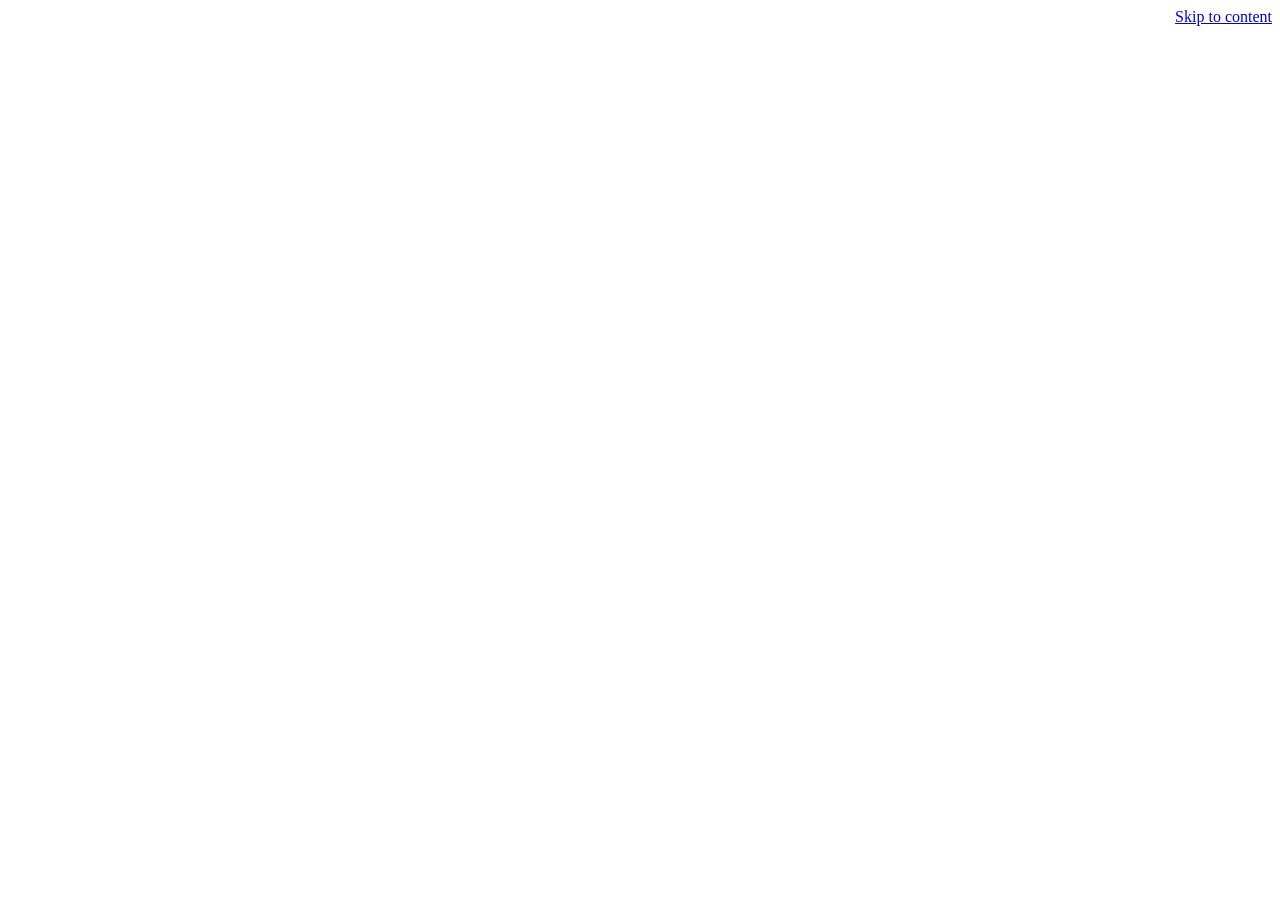
==== index.html @ 4c545a5a "Initialize Medicine Club website" ====
<!doctype html>
<html lang="ar" dir="rtl">
<head>
<meta charset="utf-8">
<meta name="viewport" content="width=device-width, initial-scale=1">
<title>Medicine Club | نادي الطب</title>
<meta name="description" content="Medicine Club at Prince Sultan University — a student-led community for medical learning, professional growth, volunteering, research and innovation.">
<meta name="theme-color" content="#0E0056">
<link rel="icon" href="assets/mc-logo-color.png">
<link rel="stylesheet" href="assets/styles.css">
</head>
<body data-page="home">
<a class="skip-link" href="#main">Skip to content</a>
<div id="header"></div>
<main id="main" tabindex="-1"></main>
<div id="footer"></div>
<script src="assets/config.js"></script>
<script src="assets/site.js"></script>
</body>
</html>
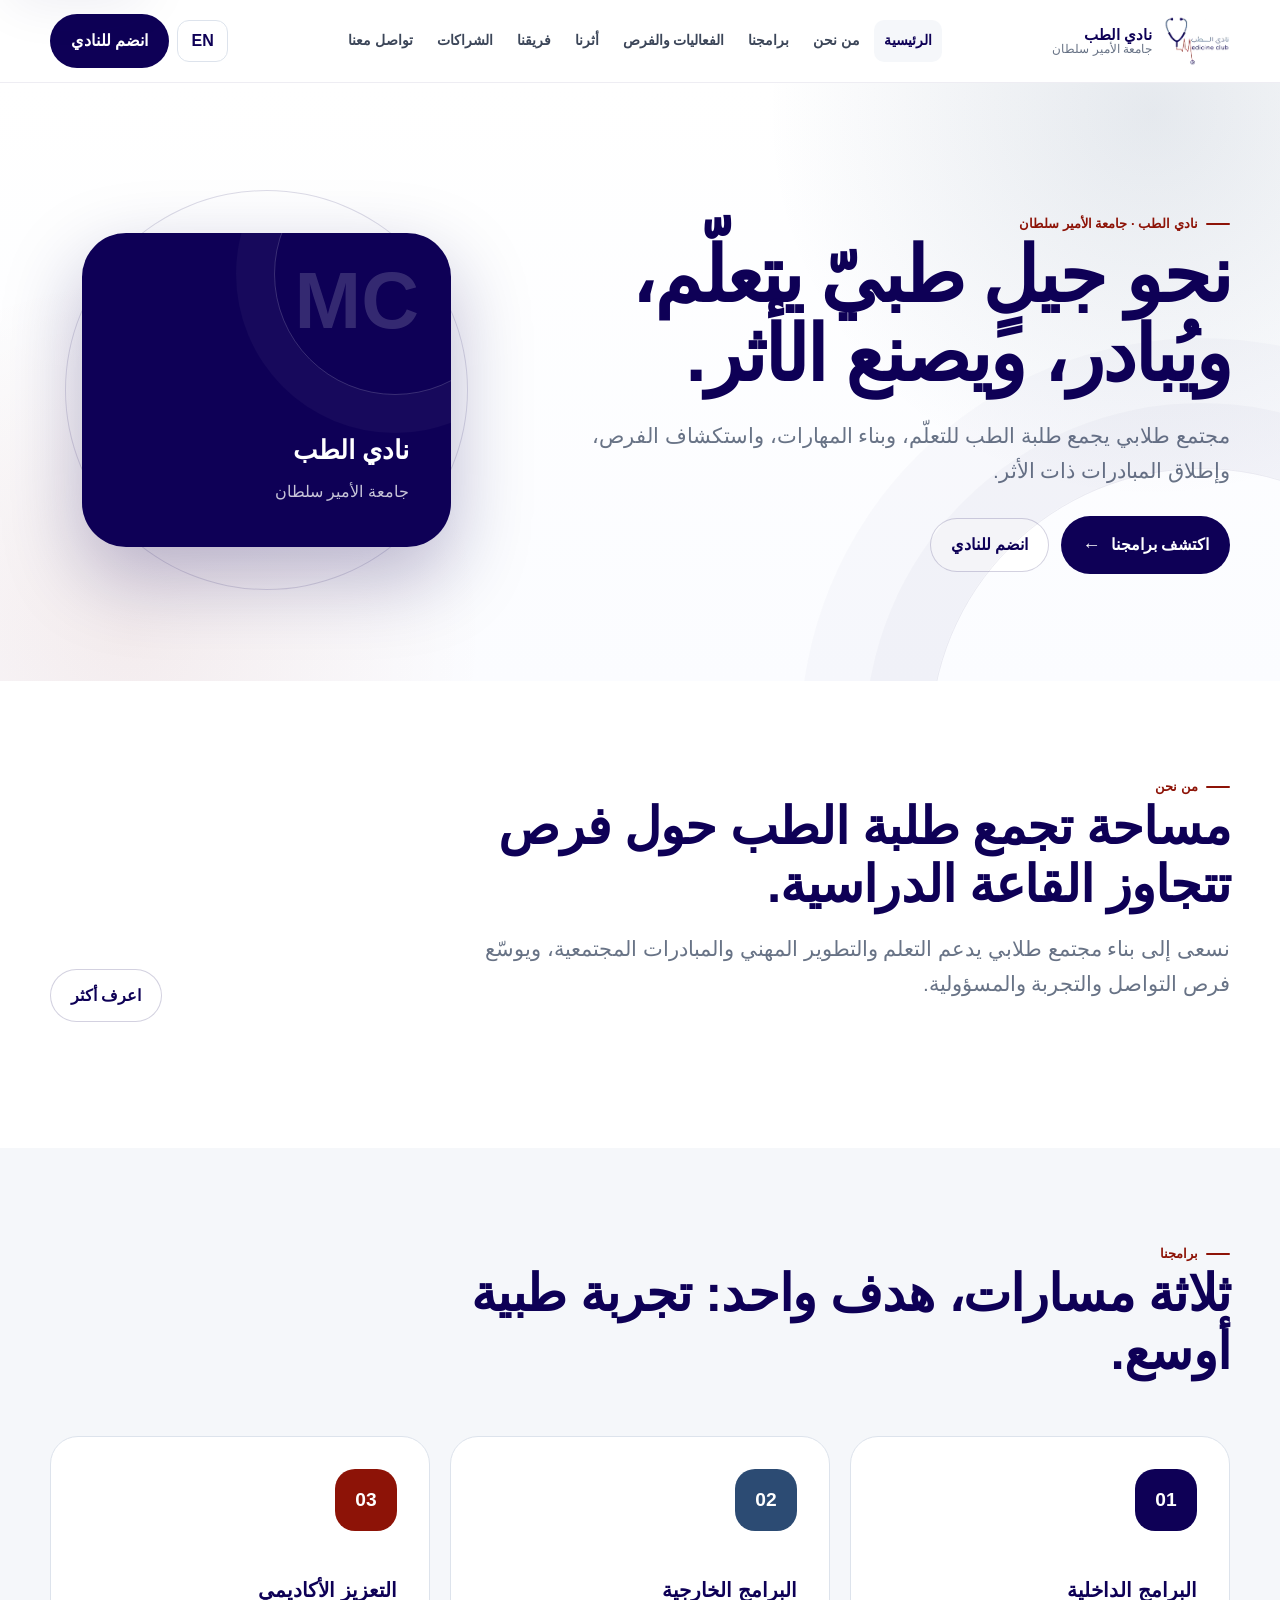
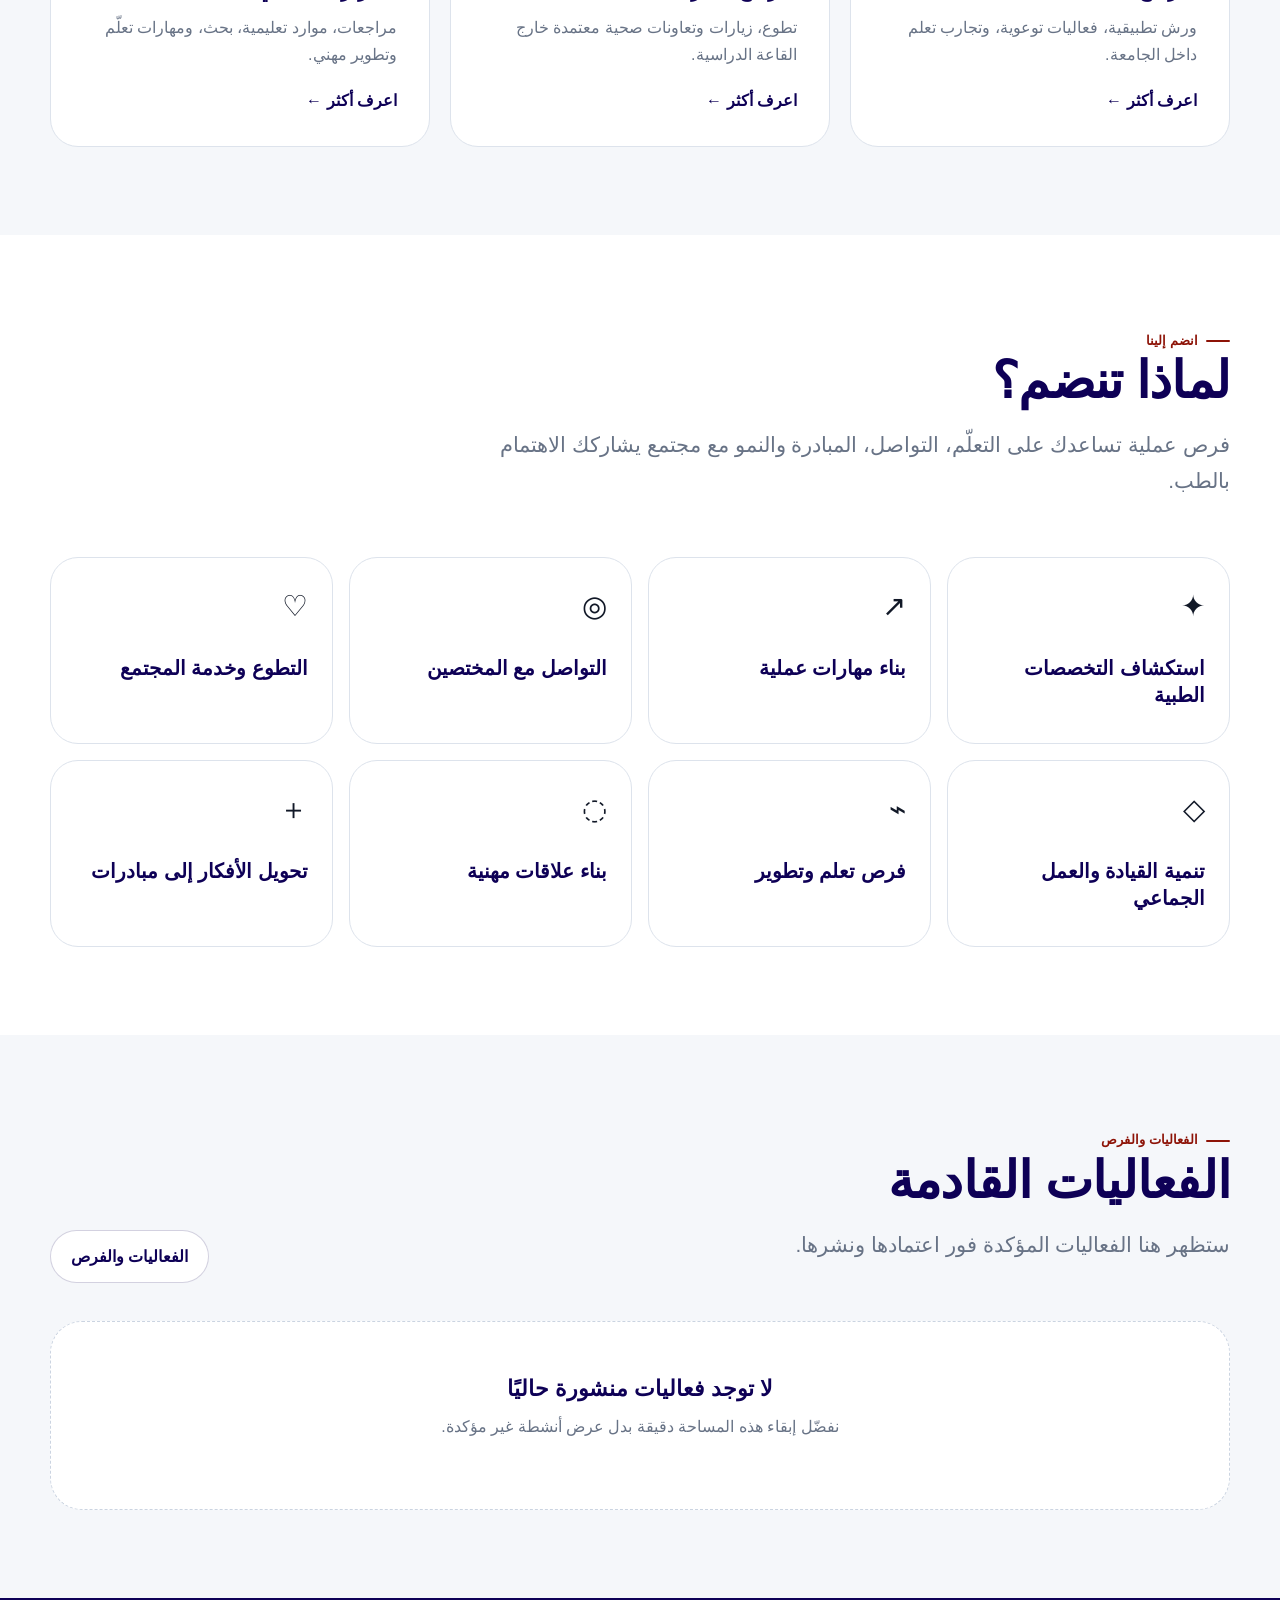
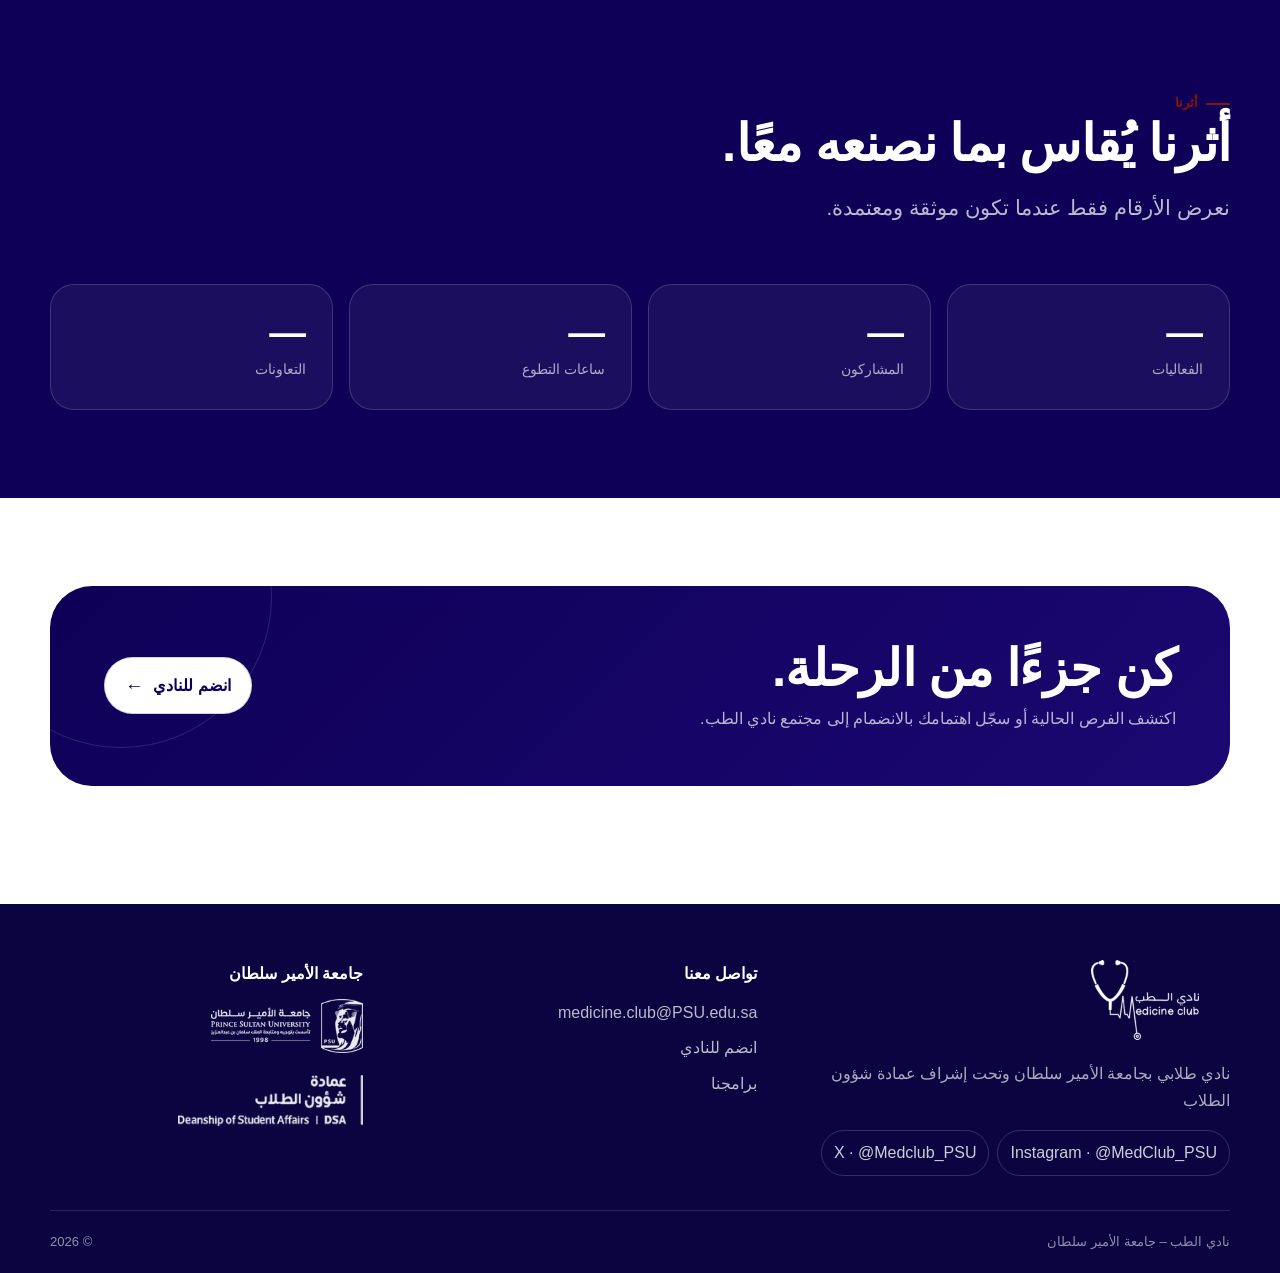
==== commit 816e7aed: "Use final logo assets and metadata" ====
--- a/index.html
+++ b/index.html
@@ -4,9 +4,9 @@
 <meta charset="utf-8">
 <meta name="viewport" content="width=device-width, initial-scale=1">
 <title>Medicine Club | نادي الطب</title>
-<meta name="description" content="Medicine Club at Prince Sultan University — a student-led community for medical learning, professional growth, volunteering, research and innovation.">
+<meta name="description" content="Medicine Club at Prince Sultan University — a student-led community for medical learning, professional growth, volunteering and community impact.">
 <meta name="theme-color" content="#0E0056">
-<link rel="icon" href="assets/mc-logo-color.png">
+<link rel="icon" type="image/webp" href="assets/mc-logo-color.webp">
 <link rel="stylesheet" href="assets/styles.css">
 </head>
 <body data-page="home">
@@ -17,4 +17,4 @@
 <script src="assets/config.js"></script>
 <script src="assets/site.js"></script>
 </body>
-</html>
+</html>
--- a/assets/styles.css
+++ b/assets/styles.css
@@ -0,0 +1,196 @@
+
+:root{
+  --indigo:#0E0056;--blue:#2C4B73;--red:#8D1307;--ink:#111827;--muted:#687386;
+  --mist:#F5F7FA;--white:#fff;--line:#DDE3EC;--soft:#EEF2F7;--radius:28px;
+  --shadow:0 18px 55px rgba(14,0,86,.09);--shadow2:0 12px 32px rgba(14,0,86,.12);
+  --container:min(1180px,calc(100% - 40px));--ease:cubic-bezier(.2,.8,.2,1)
+}
+*{box-sizing:border-box}
+html{scroll-behavior:smooth}
+body{margin:0;background:#fff;color:var(--ink);font-family:"Montserrat","Segoe UI",Tahoma,Arial,sans-serif;line-height:1.7;-webkit-font-smoothing:antialiased}
+html[dir="rtl"] body{font-family:"Arial","Tahoma","Segoe UI",sans-serif}
+a{color:inherit;text-decoration:none}
+img{max-width:100%;display:block}
+button,input,select,textarea{font:inherit}
+button,a{ -webkit-tap-highlight-color:transparent}
+.skip-link{position:fixed;top:10px;left:10px;z-index:9999;background:#fff;color:var(--indigo);padding:10px 14px;border-radius:12px;transform:translateY(-160%);box-shadow:var(--shadow)}
+.skip-link:focus{transform:none}
+.container{width:var(--container);margin-inline:auto}
+.section{padding:88px 0}
+.section-sm{padding:56px 0}
+.eyebrow{display:inline-flex;align-items:center;gap:8px;color:var(--red);font-weight:800;font-size:.82rem;letter-spacing:.07em;text-transform:uppercase}
+html[dir="rtl"] .eyebrow{letter-spacing:0}
+.eyebrow:before{content:"";width:24px;height:2px;background:currentColor;border-radius:99px}
+h1,h2,h3,p{margin-top:0}
+h1{font-size:clamp(2.7rem,6vw,5.4rem);line-height:1.03;letter-spacing:-.045em;margin-bottom:24px;color:var(--indigo)}
+html[dir="rtl"] h1{letter-spacing:-.025em}
+h2{font-size:clamp(2rem,4vw,3.5rem);line-height:1.12;letter-spacing:-.035em;color:var(--indigo);margin-bottom:18px}
+html[dir="rtl"] h2{letter-spacing:-.015em}
+h3{font-size:1.25rem;line-height:1.35;color:var(--indigo);margin-bottom:10px}
+.lead{font-size:clamp(1.08rem,1.8vw,1.3rem);color:var(--muted);max-width:760px}
+.muted{color:var(--muted)}
+.center{text-align:center}
+.center .lead{margin-inline:auto}
+.kicker{font-size:.9rem;font-weight:800;color:var(--blue)}
+.btn{display:inline-flex;align-items:center;justify-content:center;gap:10px;min-height:50px;padding:12px 20px;border-radius:999px;border:1px solid transparent;font-weight:800;transition:transform .25s var(--ease),box-shadow .25s var(--ease),background .25s,color .25s,border-color .25s;cursor:pointer}
+.btn:hover,.btn:focus-visible{transform:translateY(-2px);box-shadow:0 10px 24px rgba(14,0,86,.15)}
+.btn-primary{background:var(--indigo);color:#fff}
+.btn-primary:hover{background:#18006f}
+.btn-secondary{background:#fff;color:var(--indigo);border-color:rgba(14,0,86,.18)}
+.btn-ghost{color:var(--indigo);padding-inline:10px}
+.btn-arrow{font-size:1.15em;transition:transform .2s}
+html[dir="rtl"] .btn:hover .btn-arrow{transform:translateX(-4px)}
+html[dir="ltr"] .btn:hover .btn-arrow{transform:translateX(4px)}
+.actions{display:flex;gap:12px;flex-wrap:wrap;align-items:center}
+.site-header{position:sticky;top:0;z-index:1000;background:rgba(255,255,255,.88);backdrop-filter:blur(18px);border-bottom:1px solid rgba(14,0,86,.07)}
+.nav{height:82px;display:flex;align-items:center;gap:24px}
+.brand{display:flex;align-items:center;gap:12px;flex:0 0 auto}
+.brand img{height:50px;width:auto;object-fit:contain}
+.brand-copy{display:flex;flex-direction:column;line-height:1.15}
+.brand-copy strong{color:var(--indigo);font-size:.95rem}
+.brand-copy span{color:var(--muted);font-size:.72rem}
+.nav-links{display:flex;gap:4px;align-items:center;margin-inline:auto}
+.nav-link{padding:9px 10px;border-radius:10px;font-weight:700;font-size:.86rem;color:#3c4659;transition:.2s}
+.nav-link:hover,.nav-link.active{background:var(--mist);color:var(--indigo)}
+.nav-actions{display:flex;align-items:center;gap:8px}
+.lang-btn,.menu-btn{border:1px solid var(--line);background:#fff;color:var(--indigo);height:42px;padding:0 13px;border-radius:12px;font-weight:800;cursor:pointer}
+.menu-btn{width:44px;padding:0;display:none}
+.mobile-panel{display:none;padding:0 0 20px}
+.mobile-panel.open{display:grid;gap:6px}
+.mobile-panel .nav-link{display:block;padding:12px}
+.hero{position:relative;overflow:hidden;padding:92px 0 76px;background:
+ radial-gradient(circle at 90% 5%,rgba(44,75,115,.12),transparent 30%),
+ radial-gradient(circle at 10% 92%,rgba(141,19,7,.07),transparent 28%),
+ linear-gradient(180deg,#fff,#fbfcff)}
+.hero:after{content:"";position:absolute;inset:auto -15% -55% auto;width:540px;height:540px;border:1px solid rgba(14,0,86,.08);border-radius:50%;box-shadow:0 0 0 65px rgba(14,0,86,.025),0 0 0 130px rgba(14,0,86,.018)}
+.hero-grid{display:grid;grid-template-columns:1.22fr .78fr;gap:70px;align-items:center}
+.hero h1 span{color:var(--red)}
+.hero-copy p{margin-bottom:28px}
+.hero-art{position:relative;min-height:430px}
+.orbit{position:absolute;inset:15px;border:1px solid rgba(14,0,86,.14);border-radius:50%;animation:spin 30s linear infinite}
+.orbit:before,.orbit:after{content:"";position:absolute;width:14px;height:14px;background:var(--red);border-radius:50%}
+.orbit:before{top:15%;left:8%}.orbit:after{right:8%;bottom:18%;background:var(--blue)}
+.hero-card{position:absolute;inset:58px 32px;background:var(--indigo);border-radius:44px;color:#fff;padding:42px;box-shadow:0 30px 80px rgba(14,0,86,.28);display:flex;flex-direction:column;justify-content:flex-end;overflow:hidden}
+.hero-card:before{content:"";position:absolute;width:240px;height:240px;border:1px solid rgba(255,255,255,.18);border-radius:50%;top:-80px;right:-65px;box-shadow:0 0 0 38px rgba(255,255,255,.035)}
+.hero-card .mark{font-size:5rem;line-height:1;font-weight:900;opacity:.16;position:absolute;top:28px;inset-inline-start:32px}
+.hero-card h3{color:#fff;font-size:1.6rem}
+.hero-card p{color:rgba(255,255,255,.77);margin-bottom:0}
+@keyframes spin{to{transform:rotate(360deg)}}
+.section-head{display:flex;justify-content:space-between;gap:40px;align-items:flex-end;margin-bottom:38px}
+.section-head>div:first-child{max-width:760px}
+.cards{display:grid;grid-template-columns:repeat(3,1fr);gap:20px}
+.card,.panel,.feature,.contact-card,.benefit,.timeline-item{position:relative;overflow:hidden;border:1px solid var(--line);background:#fff;border-radius:var(--radius);transition:transform .32s var(--ease),box-shadow .32s var(--ease),border-color .32s,opacity .25s}
+.card:before,.panel:before,.contact-card:before,.benefit:before{content:"";position:absolute;inset:0;pointer-events:none;background:radial-gradient(380px circle at var(--mx,50%) var(--my,50%),rgba(14,0,86,.055),transparent 50%);opacity:0;transition:opacity .25s}
+.card:hover:before,.panel:hover:before,.contact-card:hover:before,.benefit:hover:before{opacity:1}
+.card:hover,.panel:hover,.contact-card:hover,.benefit:hover{transform:translateY(-6px);box-shadow:var(--shadow2);border-color:rgba(14,0,86,.18)}
+.card{padding:32px;min-height:285px}
+.card-icon{width:62px;height:62px;border-radius:20px;background:var(--indigo);color:#fff;display:grid;place-items:center;font-size:1.2rem;font-weight:900;margin-bottom:46px;transition:transform .3s var(--ease),opacity .3s,box-shadow .3s}
+.card:nth-child(2) .card-icon{background:var(--blue)}
+.card:nth-child(3) .card-icon{background:var(--red)}
+.card-icon.number-focus{transform:scale(1.35);box-shadow:0 10px 28px rgba(14,0,86,.22)}
+.cards.has-number-focus .card-icon:not(.number-focus){transform:scale(.84);opacity:.5}
+.card p{color:var(--muted);margin-bottom:0}
+.card-link{display:inline-flex;margin-top:18px;color:var(--indigo);font-weight:800}
+.soft{background:var(--mist)}
+.dark{background:var(--indigo);color:#fff}
+.dark h2,.dark h3{color:#fff}.dark .lead,.dark .muted{color:rgba(255,255,255,.72)}
+.benefits{display:grid;grid-template-columns:repeat(4,1fr);gap:16px}
+.benefit{padding:24px;min-height:180px}
+.benefit .ico{font-size:1.8rem;margin-bottom:24px}
+.empty-state{border:1.5px dashed #cbd4e1;border-radius:32px;padding:52px;text-align:center;background:#fff}
+.empty-state h3{font-size:1.35rem}
+.metric-grid{display:grid;grid-template-columns:repeat(4,1fr);gap:16px}
+.metric{border:1px solid rgba(255,255,255,.16);border-radius:24px;padding:26px;background:rgba(255,255,255,.055);transition:.3s var(--ease)}
+.metric:hover{transform:translateY(-5px);background:rgba(255,255,255,.09)}
+.metric strong{display:block;font-size:2.3rem;color:#fff;line-height:1.2}
+.metric span{color:rgba(255,255,255,.65);font-size:.9rem}
+.cta{background:linear-gradient(135deg,var(--indigo),#1b0871);border-radius:42px;padding:54px;color:#fff;display:flex;justify-content:space-between;align-items:center;gap:34px;overflow:hidden;position:relative}
+.cta:after{content:"";position:absolute;width:300px;height:300px;border:1px solid rgba(255,255,255,.13);border-radius:50%;inset-inline-end:-80px;top:-140px}
+.cta h2{color:#fff;margin-bottom:8px}.cta p{color:rgba(255,255,255,.7);margin:0}
+.cta .btn-secondary{position:relative;z-index:2}
+.page-hero{padding:72px 0 54px;background:linear-gradient(180deg,#fff,var(--mist))}
+.page-hero .lead{margin-bottom:0}
+.two-col{display:grid;grid-template-columns:1fr 1fr;gap:20px}
+.panel{padding:36px}
+.value-box{border:1px solid rgba(14,0,86,.14);border-radius:38px;padding:50px;background:linear-gradient(125deg,#fff,#f8f9fd);font-size:clamp(1.35rem,2.2vw,1.85rem);font-weight:800;color:var(--blue)}
+.timeline{display:grid;grid-template-columns:repeat(5,1fr);gap:14px}
+.timeline-item{padding:26px}
+.timeline-num{display:inline-grid;place-items:center;width:48px;height:48px;border-radius:16px;background:var(--mist);color:var(--indigo);font-weight:900;margin-bottom:34px;transition:.3s var(--ease)}
+.timeline-num.number-focus{transform:scale(1.35);background:var(--indigo);color:#fff}
+.timeline.has-number-focus .timeline-num:not(.number-focus){transform:scale(.82);opacity:.5}
+.featured-grid{display:grid;grid-template-columns:1fr 1fr;gap:22px}
+.featured-card{border-radius:30px;overflow:hidden;border:1px solid var(--line);background:#fff;box-shadow:0 8px 26px rgba(14,0,86,.06);transition:.35s var(--ease)}
+.featured-card:hover{transform:translateY(-7px);box-shadow:var(--shadow2)}
+.featured-media{aspect-ratio:16/9;overflow:hidden;background:#e9edf4}
+.featured-media img{width:100%;height:100%;object-fit:cover;transition:transform .55s var(--ease)}
+.featured-card:hover img{transform:scale(1.045)}
+.featured-body{padding:26px}
+.featured-body .source{color:var(--red);font-weight:800;font-size:.82rem}
+.featured-body h3{margin:8px 0 8px}
+.featured-body p{color:var(--muted);margin:0}
+.featured-arrow{float:inline-end;color:var(--indigo);font-weight:900;font-size:1.2rem;transition:transform .25s}
+html[dir="rtl"] .featured-card:hover .featured-arrow{transform:translateX(-5px)}
+html[dir="ltr"] .featured-card:hover .featured-arrow{transform:translateX(5px)}
+.filters{display:flex;gap:12px;flex-wrap:wrap;margin-bottom:26px}
+.field{width:100%;border:1px solid var(--line);border-radius:16px;padding:13px 15px;background:#fff;color:var(--ink);outline:none;transition:border .2s,box-shadow .2s}
+.field:focus{border-color:var(--blue);box-shadow:0 0 0 4px rgba(44,75,115,.09)}
+.filters .field{max-width:280px}
+.team-grid{display:grid;grid-template-columns:repeat(3,1fr);gap:18px}
+.role-card{padding:28px;border-radius:26px;background:#fff;border:1px solid var(--line)}
+.role-card .role{color:var(--red);font-weight:800;font-size:.83rem;margin-bottom:8px}
+.role-card p{color:var(--muted);margin-bottom:0}
+.contact-grid{display:grid;grid-template-columns:repeat(3,1fr);gap:16px}
+.contact-card{padding:26px}
+.contact-card .ico{font-size:1.6rem;margin-bottom:22px}
+.contact-card span{display:block;color:var(--muted);font-size:.88rem}
+.contact-card strong{color:var(--indigo);overflow-wrap:anywhere}
+.form-grid{display:grid;grid-template-columns:1fr 1fr;gap:16px}
+.form-group{display:grid;gap:7px}
+.form-group.full{grid-column:1/-1}
+label{font-weight:800;color:#30394b}
+textarea.field{min-height:150px;resize:vertical}
+.notice{padding:16px 18px;border-radius:16px;background:#f7f7fb;color:var(--muted);font-size:.9rem}
+.site-footer{background:#0b0440;color:#fff;margin-top:30px}
+.footer-grid{display:grid;grid-template-columns:1.1fr .9fr .8fr;gap:42px;padding:56px 0 34px}
+.footer-club-logo{width:170px;max-height:80px;object-fit:contain;object-position:inherit;margin-bottom:20px}
+.footer-affiliation{color:rgba(255,255,255,.66);max-width:430px}
+.footer-title{font-weight:900;margin-bottom:12px}
+.footer-links{display:grid;gap:8px;color:rgba(255,255,255,.72)}
+.footer-links a:hover{color:#fff}
+.institutional-logos{display:flex;align-items:center;gap:22px;flex-wrap:wrap}
+.institutional-logos img{max-height:54px;max-width:185px;width:auto;object-fit:contain;filter:brightness(0) invert(1);opacity:.92}
+.footer-bottom{border-top:1px solid rgba(255,255,255,.12);padding:20px 0;color:rgba(255,255,255,.55);font-size:.82rem;display:flex;justify-content:space-between;gap:20px;flex-wrap:wrap}
+.reveal{opacity:0;transform:translateY(20px);transition:opacity .7s var(--ease),transform .7s var(--ease)}
+.reveal.is-visible{opacity:1;transform:none}
+.social-row{display:flex;gap:8px;flex-wrap:wrap}
+.social-chip{display:inline-flex;align-items:center;gap:8px;border:1px solid rgba(255,255,255,.17);padding:8px 12px;border-radius:999px;color:rgba(255,255,255,.8)}
+.social-chip:hover{color:#fff;background:rgba(255,255,255,.07)}
+@media(max-width:1080px){
+ .nav-links{display:none}.menu-btn{display:block}.nav{height:74px}.brand img{height:44px}
+ .hero-grid{grid-template-columns:1fr 1fr;gap:36px}
+ .cards,.team-grid{grid-template-columns:repeat(2,1fr)}
+ .benefits,.metric-grid{grid-template-columns:repeat(2,1fr)}
+ .timeline{grid-template-columns:repeat(3,1fr)}
+}
+@media(max-width:760px){
+ :root{--container:min(100% - 28px,1180px);--radius:22px}
+ .section{padding:62px 0}.section-sm{padding:42px 0}
+ .nav-actions .btn-primary{display:none}.brand-copy{display:none}
+ .hero{padding:64px 0 48px}.hero-grid{grid-template-columns:1fr}.hero-art{min-height:330px}.hero-card{inset:40px 24px;padding:30px;border-radius:32px}
+ .section-head{display:block}.section-head .btn{margin-top:18px}
+ .cards,.two-col,.featured-grid,.team-grid,.contact-grid,.form-grid{grid-template-columns:1fr}
+ .benefits,.metric-grid{grid-template-columns:1fr 1fr}
+ .timeline{grid-template-columns:1fr 1fr}
+ .cta{display:block;padding:38px 28px}.cta .actions{margin-top:24px}
+ .footer-grid{grid-template-columns:1fr;gap:28px}.institutional-logos img{max-width:150px}
+ .empty-state{padding:36px 20px}
+}
+@media(max-width:480px){
+ .benefits,.metric-grid,.timeline{grid-template-columns:1fr}
+ h1{font-size:2.65rem}.card{min-height:auto}.hero-art{min-height:285px}.hero-card{inset:30px 10px}
+ .nav{gap:10px}.lang-btn{padding:0 9px}
+}
+@media(prefers-reduced-motion:reduce){
+ *,*:before,*:after{animation:none!important;transition:none!important;scroll-behavior:auto!important}
+ .reveal{opacity:1;transform:none}
+}
